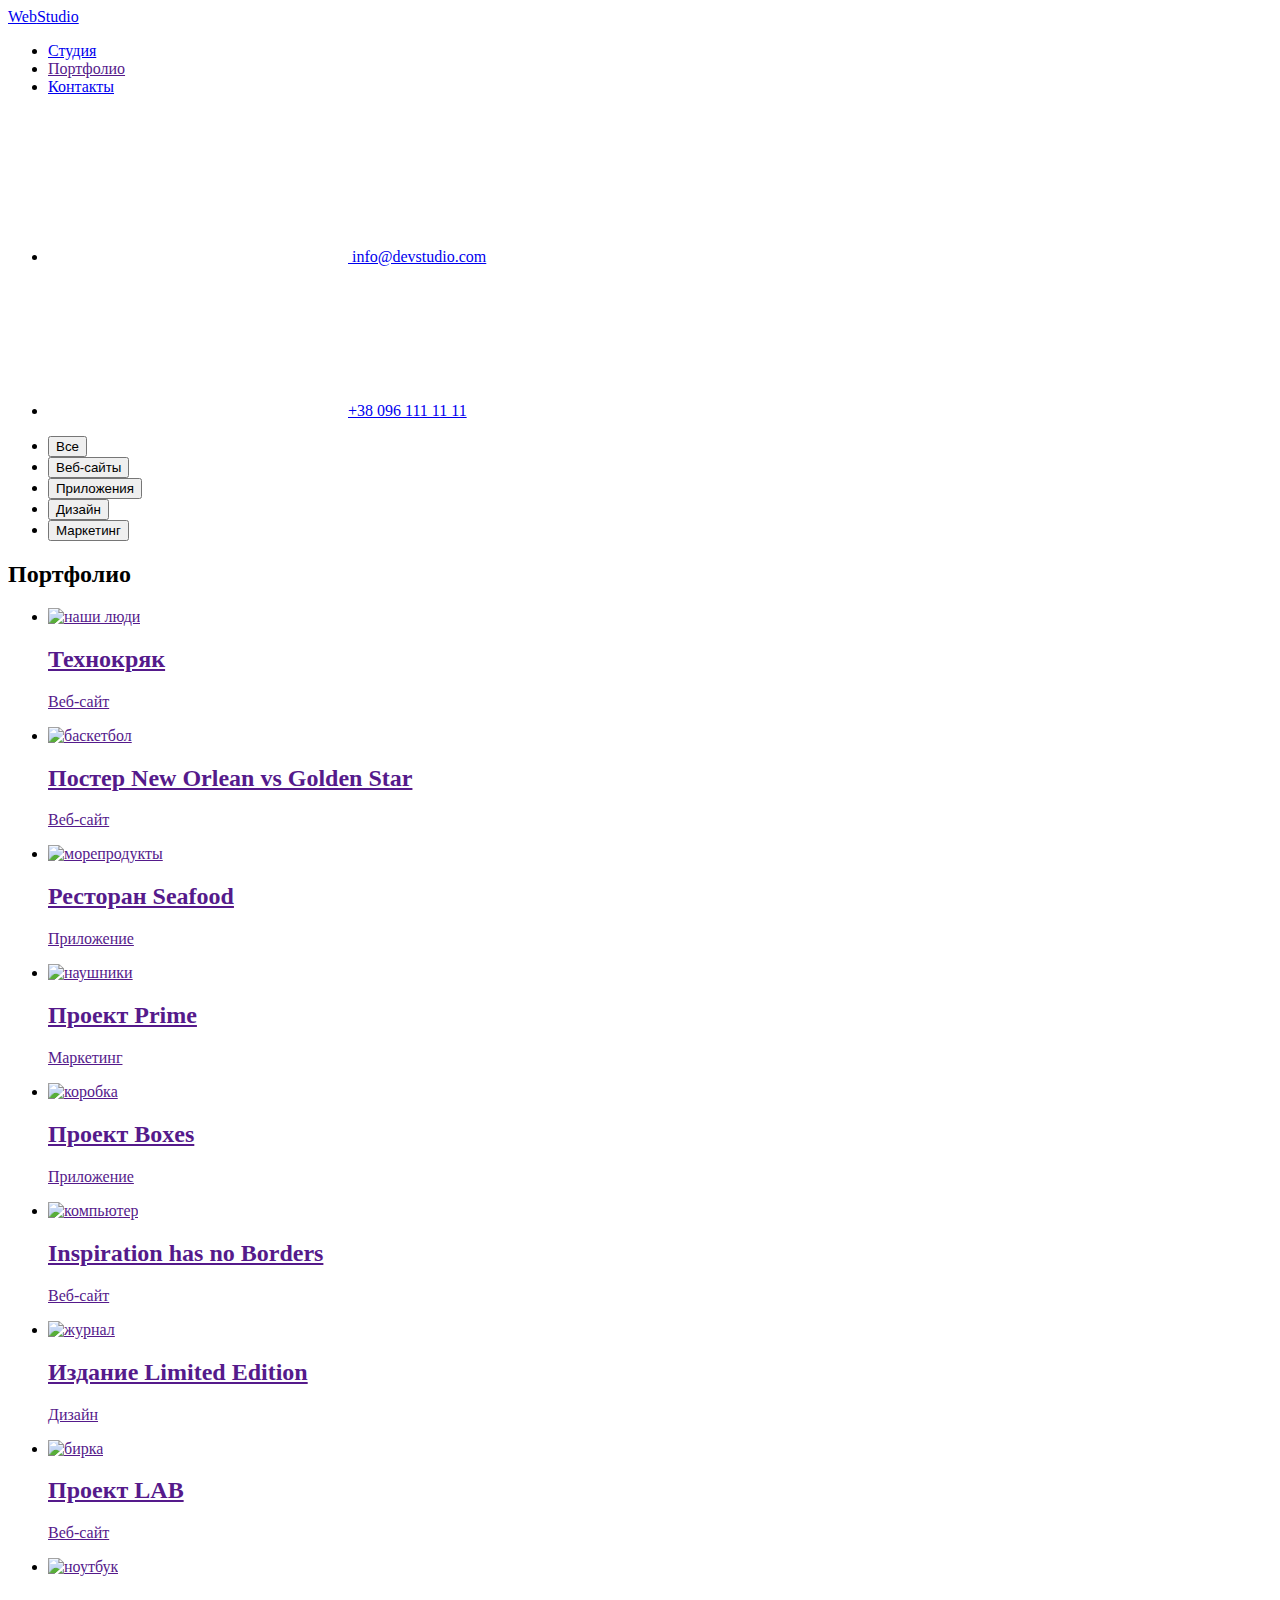
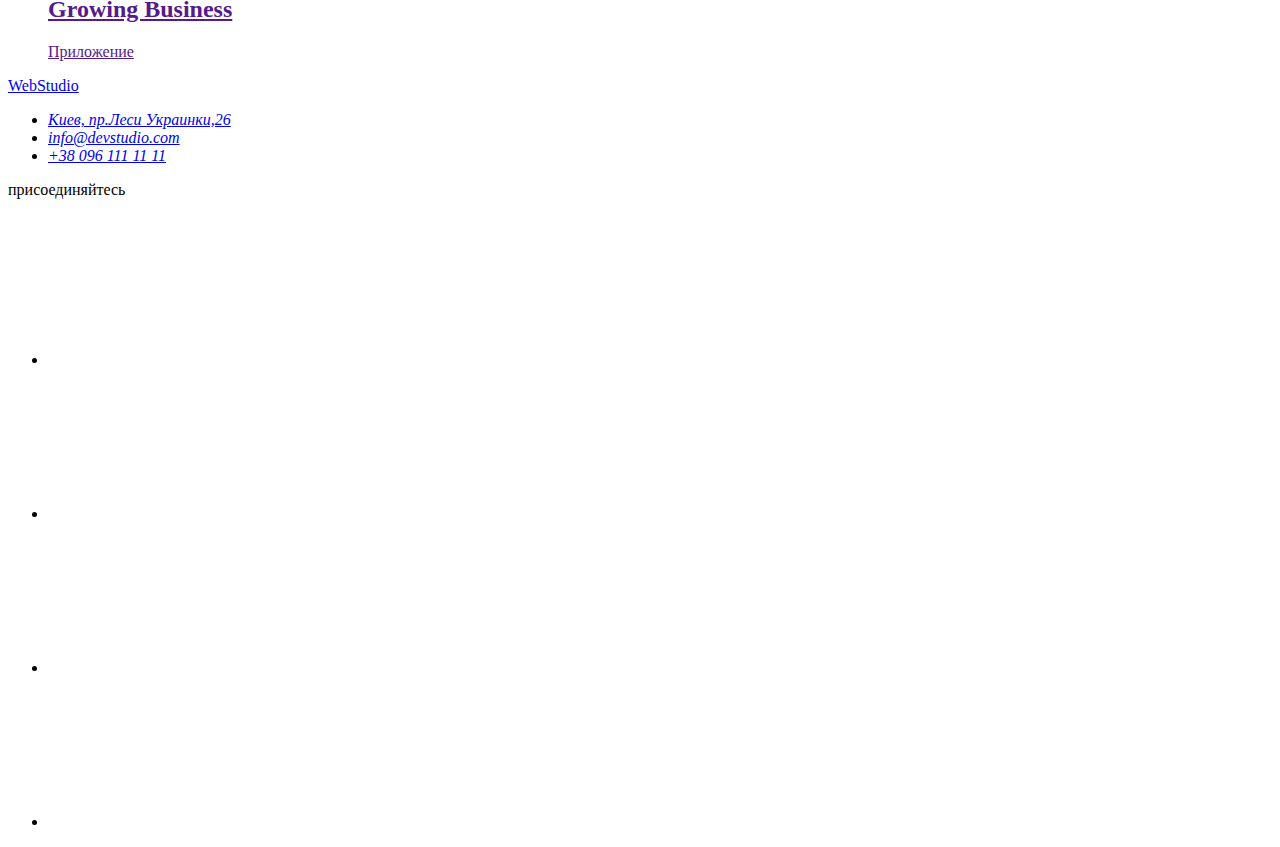
==== portfolio.html @ f03355c7 "Add files via upload" ====
<!DOCTYPE html>
<html lang="ru">
<head>
    <meta charset="UTF-8">
    <meta http-equiv="X-UA-Compatible" content="IE=edge">
    <meta name="viewport" content="width=device-width, initial-scale=1.0">
    <link rel="preconnect" href="https://fonts.gstatic.com">
    <link href="https://fonts.googleapis.com/css2?family=Raleway:wght@700&family=Roboto:wght@400;500;700;900&display=swap" rel="stylesheet">
    <link rel="stylesheet" href="https://cdnjs.cloudflare.com/ajax/libs/modern-normalize/1.0.0/modern-normalize.min.css"
        integrity="sha512-ISS7cAi1PEhQ8jnbJpJZMd29NlhNj4AWYyLOSp2CE/CsHxTCu+r+t0D2yoJudVrd0/8fTVPUVDzY5Tvli75u/g=="
        crossorigin="anonymous" />
    <link rel="stylesheet" href="./css/styles.css">
    <title>Рortfolio</title>
    
</head>
<body>

    <!--шапка-->

    <header class="page-header">
      <div class="container">
        <div class="header-flex">
        <nav class="site-nav">
            <a href="./index.html" class="logo"><span class="weblogo">Web</span>Studio</a>
       <ul class="site-list">
        <li class="nav-list-item"><a href="./index.html" class="link">Студия</a></li>
        <li class="nav-list-item"><a href="" class="link current">Портфолио</a></li>
        <li class="nav-list-item"><a href="#" class="link">Контакты</a></li>
       </ul> 
      </nav>
  
      <!--контакты-->
  
      <ul class="site-list-contacts">
        <li class="list-item">
          <a href="mailto:info@devstudio.com" class="contacts"><svg class="icon-envelope">
            <use href="./images/image.svg/sprite.svg#icon-envelope">
            </use>
        </svg>
        info@devstudio.com
    </a>
</li>
        <li class="list-item">
          <a href="tel:+380961111111" class="contacts"><svg class="icon-smartphone">
            <use href="./images/image.svg/sprite.svg#icon-smartphone">
            </use>
        </svg>+38 096 111 11 11</a>
</li>
     </ul>
    </div>
  </div>
        </header>

          <!-- main -->
          <main> 
          <section class="section-portfolio">
        <div class="container">
          
           <h1 hidden>Портфолио</h1> 

           <ul class="intro-options">
               
               <li class="intro-button-list"><button class="intro-button" type="button">Все</button></li>

               <li class="intro-button-list"><button class="intro-button" type="button">Веб-сайты</button></li>

               <li class="intro-button-list"><button class="intro-button" type="button">Приложения</button></li>

               <li class="intro-button-list"><button class="intro-button" type="button">Дизайн</button></li>

               <li class="intro-button-list"><button class="intro-button" type="button">Маркетинг</button></li>
             </ul> 
           

      <!--меню-->
      
          <!--<h2>Портфолио 2</h2>-->
          <h2 class="visually-hidden">Портфолио</h2>

        <ul class="portfolio-list"> 
            <li class="portfolio-list-item">

        <a href="" class="portfolio-link"><img src="./images/img-our-people-1.jpg" alt="наши люди" width="370" height="294">
        
                <div class="portfolio-card">
            <h2 class="portfolio-title">Технокряк</h2>
            <p class="portfolio-explanation text">Веб-сайт</p>
        </div>
        </a>
           </li>
       
          <li class="portfolio-list-item">

          <a href="" class="portfolio-link"><img src="./images/img-basketball-2.jpg" alt="баскетбол" width="370" height="294">
        <div class="portfolio-card">
          <h2 class="portfolio-title">Постер New Orlean vs Golden Star</h2> 
          <p class="portfolio-explanation text">Веб-сайт</p>
        </div>
      </a> 
          </li>
  
          <li class="portfolio-list-item">

          <a href="" class="portfolio-link"><img src="./images/img-seafood-3.jpg" alt="морепродукты" width="370" height="294"> 
              <div class="portfolio-card">
         <h2 class="portfolio-title">Ресторан Seafood</h2> 
         <p class="portfolio-explanation text">Приложение</p>
        </div>
      </a>
         </li>

 
       <li class="portfolio-list-item">

        <a href="" class="portfolio-link"><img src="./images/img-airphones-4.jpg" alt="наушники" width="370" height="294">
      <div class="portfolio-card">
       <h2 class="portfolio-title">Проект Prime</h2>
       <p class="portfolio-explanation text">Маркетинг</p>
      </div>
    </a>
       </li>


     <li class="portfolio-list-item">
      <a href="" class="portfolio-link"><img src="./images/img-boxes-5.jpg" alt="коробка" width="370" height="294">
    
        <div class="portfolio-card">
       <h2 class="portfolio-title">Проект Boxes</h2>
       <p class="portfolio-explanation text">Приложение</p>
      </div>
    </a>
    </li>


     <li class="portfolio-list-item">

      <a href="" class="portfolio-link"><img src="./images/img-comp-6.jpg" alt="компьютер" width="370" height="294">
    <div class="portfolio-card">
       <h2 class="portfolio-title">Inspiration has no Borders</h2>
       <p class="portfolio-explanation text">Веб-сайт</p>
      </div>
    </a>
      </li>

    <li class="portfolio-list-item">
      <a href=""><img src="./images/img-magazine-7.jpg" alt="журнал" width="370" height="294">
           <div class="portfolio-card">
    <h2 class="portfolio-title">Издание Limited Edition</h2>
    <p class="portfolio-explanation text">Дизайн</p>
  </div>
</a>
    </li>

  <li class="portfolio-list-item">
    <a href=""><img src="./images/img-name-8.jpg" alt="бирка" width="370" height="294">
      <div class="portfolio-card">
    <h2 class="portfolio-title">Проект LAB</h2>
    <p class="portfolio-explanation text">Веб-сайт</p>
</div>
</a>
  </li>

<li class="portfolio-list-item">
  <a href="" class="portfolio-link"><img src="./images/img-laptop-9.jpg" alt="ноутбук" width="370" height="294">
<div class="portfolio-card">
<h2 class="portfolio-title">Growing Business</h2>
<p class="portfolio-explanation text">Приложение</p>
</div>
</a>
</li>
</ul>
</div>
</section>
</main>
 <!--контакты-->

 <footer class="footer">
  <div class="container">
     <div class="footer-container">
      <div>
         <a href="./index.html" class="logo-footer"><span class="weblogo-footer">Web</span>Studio</a>
    <address class="adress">
    <ul class="adress-list">
        <li class="adress-list-item">
            <a class="link-adress" href="https://goo.gl/maps/pRNmyosQi3SvcgHM6" target="_blank" rel="noopener noreferrer">Киев, пр.Леси Украинки,26</a> 
        <li class="adress-list-item">
            <a href="mailto:info@devstudio.com" class="contacts-info">info@devstudio.com</a>  
        </li>  
        <li class="adress-list-item">
            <a href="tel:+380961111111" class="contacts-info">+38 096 111 11 11</a>  
        </li>  
     </ul>
    </address>
  </div>
  
  <div class="social-section">
    <p class="social-title">присоединяйтесь</p>
    <ul class="social-footer-list">
        <li class="icon-item-footer"><a href="https://www.instagram.com/" target="_blank"
                rel="noreferrer noopener" class="footer-link-social"><svg class="icon-footer">
                    <use href="./images/image.svg/sprite.svg#icon-instagram">
                    </use>
                </svg>
            </a>
        </li>

        <li class="icon-item-footer"><a href="https://twitter.com/" target="_blank"
                rel="noreferrer noopener" class="footer-link-social"><svg class="icon-footer">
                    <use href="./images/image.svg/sprite.svg#icon-twitter">
                    </use>
                </svg>
              </a>
        </li>

        <li class="icon-item-footer"><a href="https://www.facebook.com/" target="_blank"
                rel="noreferrer noopener" class="footer-link-social"><svg class="icon-footer">
                    <use href="./images/image.svg/sprite.svg#icon-facebook">
                    </use>
                </svg>
              </a>
        </li>

        <li class="icon-item-footer"><a href="https://www.linkedin.com/" target="_blank"
                rel="noreferrer noopener" class="footer-link-social"><svg class="icon-footer">
                    <use href="./images/image.svg/sprite.svg#icon-linkedin">
                    </use>
                </svg>
              </a>
        </li>
    </ul>
</div>
</div>
  </div>
</footer>
          
    
</body>
</html>
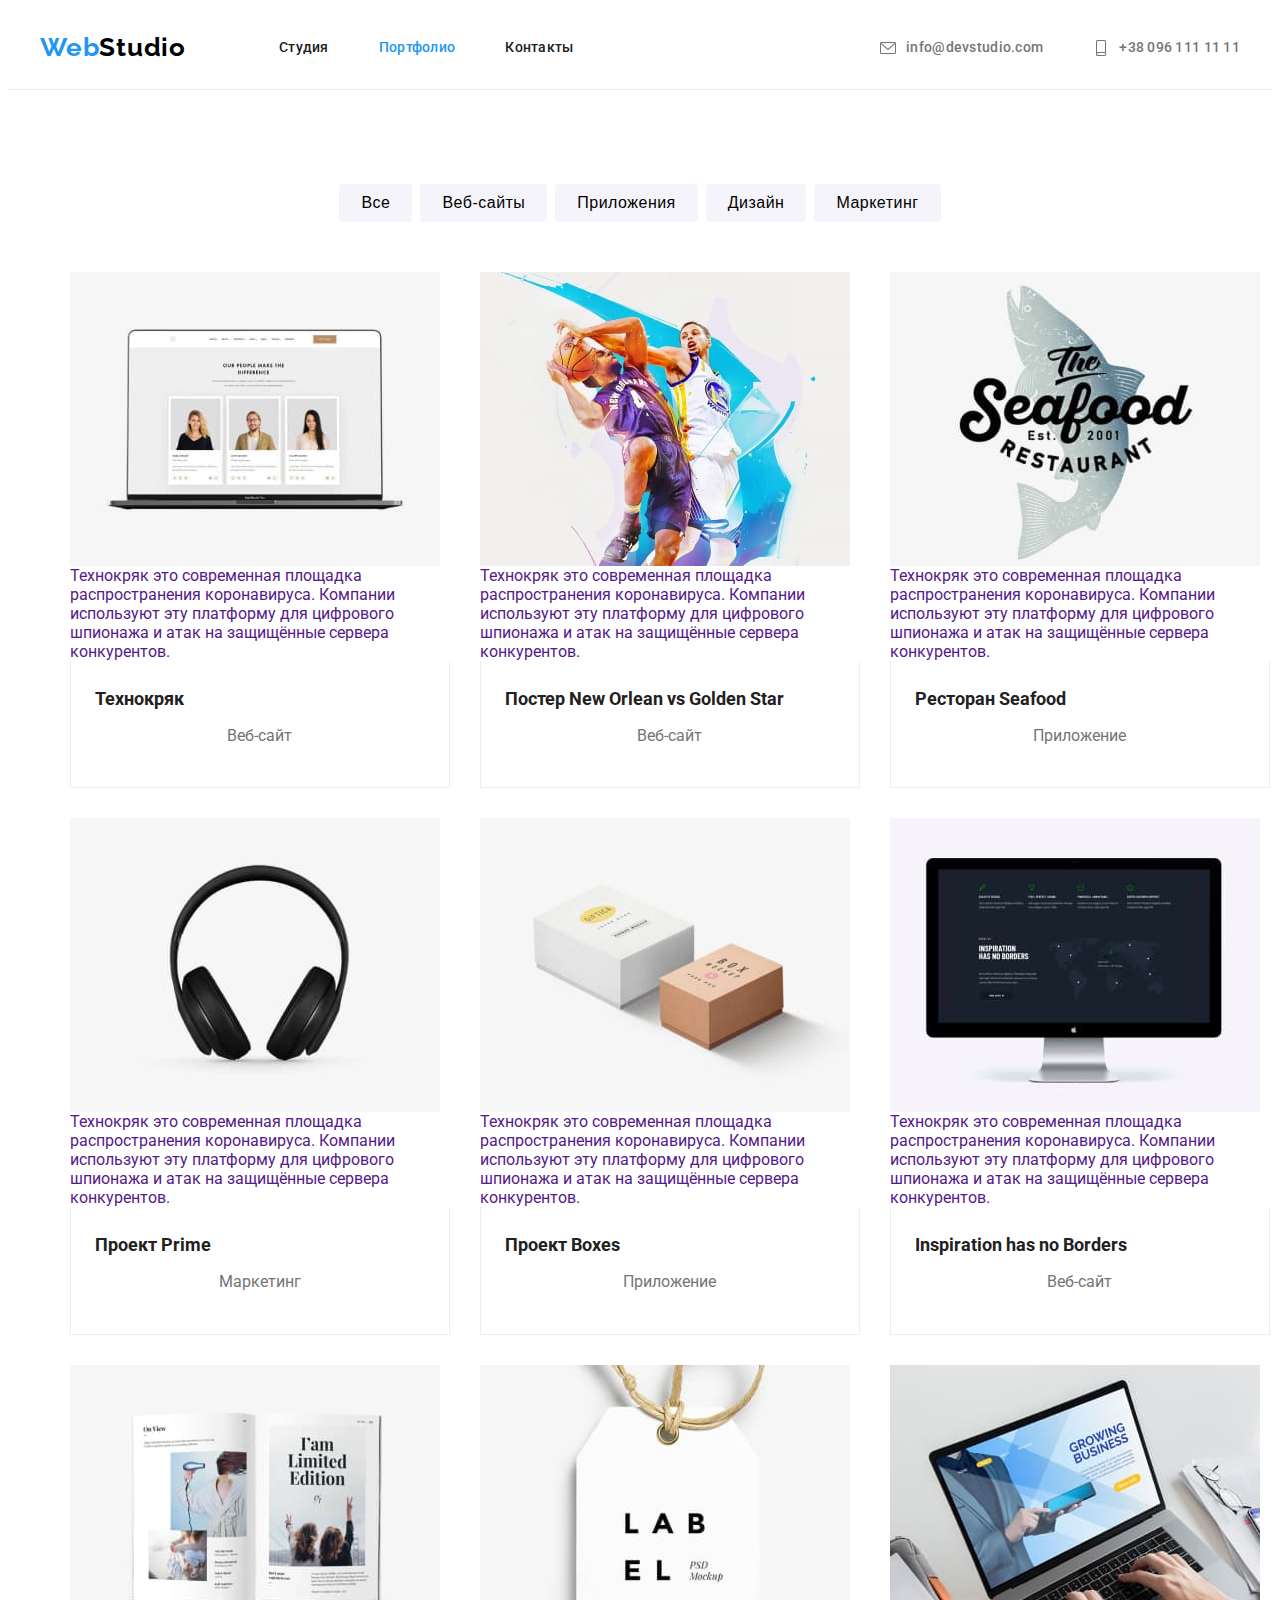
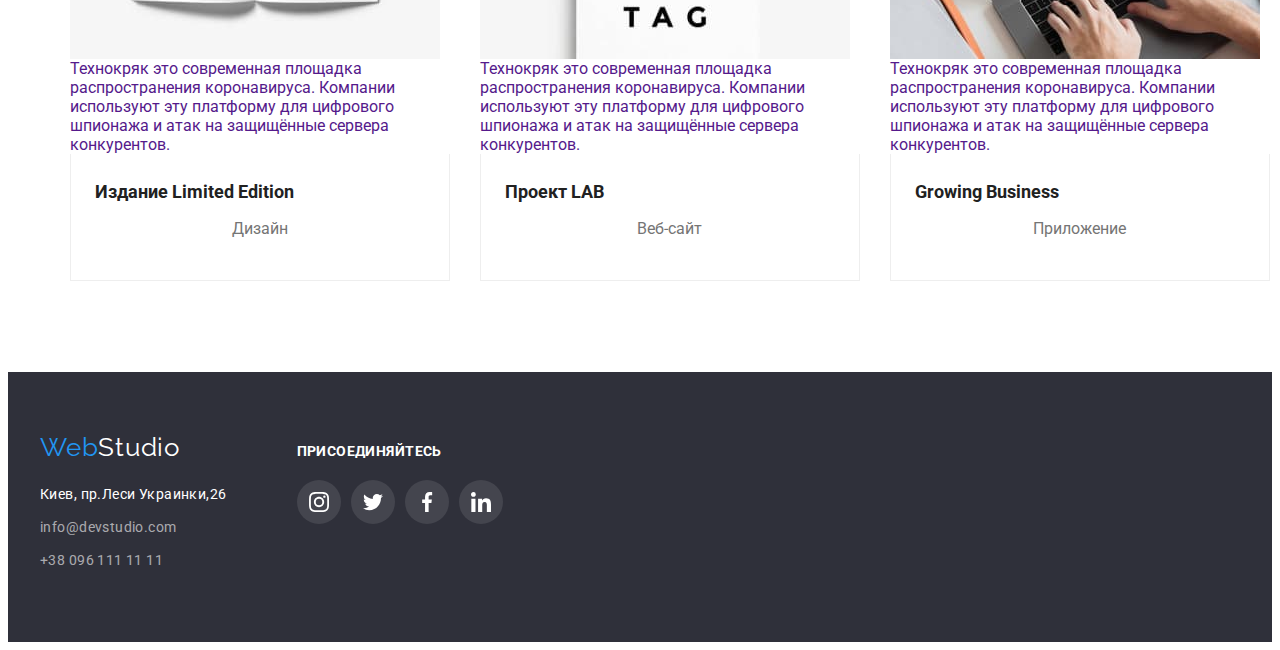
==== commit 1557b989: "добавляет файлы в проект" ====
--- a/portfolio.html
+++ b/portfolio.html
@@ -80,7 +80,13 @@
         <ul class="portfolio-list"> 
             <li class="portfolio-list-item">
 
-        <a href="" class="portfolio-link"><img src="./images/img-our-people-1.jpg" alt="наши люди" width="370" height="294">
+        <a href="" class="portfolio-link">
+          <div class="img-section"><img src="./images/img-our-people-1.jpg" width="370" height="294"
+            alt="Веб-сайт">
+        <p class="portfolio-description">Технокряк это современная площадка распространения
+            коронавируса. Компании используют эту платформу для цифрового
+            шпионажа и атак на защищённые сервера конкурентов.</p>
+    </div>
         
                 <div class="portfolio-card">
             <h2 class="portfolio-title">Технокряк</h2>
@@ -91,7 +97,13 @@
        
           <li class="portfolio-list-item">
 
-          <a href="" class="portfolio-link"><img src="./images/img-basketball-2.jpg" alt="баскетбол" width="370" height="294">
+          <a href="" class="portfolio-link">
+            <div class="img-section">
+              <img src="./images/img-basketball-2.jpg" width="370" height="294" alt="Дизайн">
+              <p class="portfolio-description">Технокряк это современная площадка распространения
+                  коронавируса. Компании используют эту платформу для цифрового
+                  шпионажа и атак на защищённые сервера конкурентов.</p>
+          </div>
         <div class="portfolio-card">
           <h2 class="portfolio-title">Постер New Orlean vs Golden Star</h2> 
           <p class="portfolio-explanation text">Веб-сайт</p>
@@ -101,7 +113,14 @@
   
           <li class="portfolio-list-item">
 
-          <a href="" class="portfolio-link"><img src="./images/img-seafood-3.jpg" alt="морепродукты" width="370" height="294"> 
+          <a href="" class="portfolio-link">
+            <div class="img-section">
+              <img src="./images/img-seafood-3.jpg" width="370" height="294" alt="Дизайн">
+              <p class="portfolio-description">Технокряк это современная площадка распространения
+                  коронавируса. Компании используют эту платформу для цифрового
+                  шпионажа и атак на защищённые сервера конкурентов.</p>
+          </div>
+             
               <div class="portfolio-card">
          <h2 class="portfolio-title">Ресторан Seafood</h2> 
          <p class="portfolio-explanation text">Приложение</p>
@@ -112,21 +131,34 @@
  
        <li class="portfolio-list-item">
 
-        <a href="" class="portfolio-link"><img src="./images/img-airphones-4.jpg" alt="наушники" width="370" height="294">
+        <a href="" class="portfolio-link">
+          <div class="img-section">
+            <img src="./images/img-airphones-4.jpg" width="370" height="294" alt="Дизайн">
+            <p class="portfolio-description">Технокряк это современная площадка распространения
+                коронавируса. Компании используют эту платформу для цифрового
+                шпионажа и атак на защищённые сервера конкурентов.</p>
+        </div>
+          
       <div class="portfolio-card">
-       <h2 class="portfolio-title">Проект Prime</h2>
-       <p class="portfolio-explanation text">Маркетинг</p>
+            <h2 class="portfolio-title">Проект Prime</h2>
+            <p class="portfolio-explanation text">Маркетинг</p>
       </div>
     </a>
        </li>
 
 
      <li class="portfolio-list-item">
-      <a href="" class="portfolio-link"><img src="./images/img-boxes-5.jpg" alt="коробка" width="370" height="294">
-    
-        <div class="portfolio-card">
-       <h2 class="portfolio-title">Проект Boxes</h2>
-       <p class="portfolio-explanation text">Приложение</p>
+      <a href="" class="portfolio-link">
+        <div class="img-section">
+          <img src="./images/img-boxes-5.jpg" width="370" height="294" alt="Дизайн">
+          <p class="portfolio-description">Технокряк это современная площадка распространения
+              коронавируса. Компании используют эту платформу для цифрового
+              шпионажа и атак на защищённые сервера конкурентов.</p>
+      </div>
+        
+      <div class="portfolio-card">
+            <h2 class="portfolio-title">Проект Boxes</h2>
+            <p class="portfolio-explanation text">Приложение</p>
       </div>
     </a>
     </li>
@@ -134,7 +166,14 @@
 
      <li class="portfolio-list-item">
 
-      <a href="" class="portfolio-link"><img src="./images/img-comp-6.jpg" alt="компьютер" width="370" height="294">
+      <a href="" class="portfolio-link">
+        <div class="img-section">
+          <img src="./images/img-comp-6.jpg" width="370" height="294" alt="Дизайн">
+          <p class="portfolio-description">Технокряк это современная площадка распространения
+              коронавируса. Компании используют эту платформу для цифрового
+              шпионажа и атак на защищённые сервера конкурентов.</p>
+      </div>
+        
     <div class="portfolio-card">
        <h2 class="portfolio-title">Inspiration has no Borders</h2>
        <p class="portfolio-explanation text">Веб-сайт</p>
@@ -143,7 +182,14 @@
       </li>
 
     <li class="portfolio-list-item">
-      <a href=""><img src="./images/img-magazine-7.jpg" alt="журнал" width="370" height="294">
+      <a href="" class="portfolio-link">
+        <div class="img-section">
+          <img src="./images/img-magazine-7.jpg" width="370" height="294" alt="Дизайн">
+          <p class="portfolio-description">Технокряк это современная площадка распространения
+              коронавируса. Компании используют эту платформу для цифрового
+              шпионажа и атак на защищённые сервера конкурентов.</p>
+      </div>
+        
            <div class="portfolio-card">
     <h2 class="portfolio-title">Издание Limited Edition</h2>
     <p class="portfolio-explanation text">Дизайн</p>
@@ -152,7 +198,14 @@
     </li>
 
   <li class="portfolio-list-item">
-    <a href=""><img src="./images/img-name-8.jpg" alt="бирка" width="370" height="294">
+    <a href="" class="portfolio-link">
+      <div class="img-section">
+        <img src="./images/img-name-8.jpg" width="370" height="294" alt="Дизайн">
+        <p class="portfolio-description">Технокряк это современная площадка распространения
+            коронавируса. Компании используют эту платформу для цифрового
+            шпионажа и атак на защищённые сервера конкурентов.</p>
+    </div>
+      
       <div class="portfolio-card">
     <h2 class="portfolio-title">Проект LAB</h2>
     <p class="portfolio-explanation text">Веб-сайт</p>
@@ -161,7 +214,14 @@
   </li>
 
 <li class="portfolio-list-item">
-  <a href="" class="portfolio-link"><img src="./images/img-laptop-9.jpg" alt="ноутбук" width="370" height="294">
+  <a href="" class="portfolio-link">
+    <div class="img-section">
+      <img src="./images/img-laptop-9.jpg" width="370" height="294" alt="Дизайн">
+      <p class="portfolio-description">Технокряк это современная площадка распространения
+          коронавируса. Компании используют эту платформу для цифрового
+          шпионажа и атак на защищённые сервера конкурентов.</p>
+  </div>
+    
 <div class="portfolio-card">
 <h2 class="portfolio-title">Growing Business</h2>
 <p class="portfolio-explanation text">Приложение</p>
--- a/css/styles.css
+++ b/css/styles.css
@@ -0,0 +1,791 @@
+
+:root{
+    --main-text-color:#757575; 
+    --background-button-hero:#2196F3;
+    --primary-white-color:#FFFFFF;
+    --logo-black-color:#000000;
+    --logo-blue-color:#2196F3;
+    --title-black-color:#212121;
+    --accent-text-color:#2196F3;
+    --banner-color-background:#2F303A;
+    --background-filters-color:#F5F4FA;
+    --color-rgb-footer:rgba(255, 255, 255, 0.6);
+    --backgroud-card-border:#EEEEEE;
+    --icon-social-color:#AFB1B8;
+    --color-box-shadow: 0px 4px 4px rgba(0, 0, 0, 0.15);
+    --color-header-bottom:#ECECEC;
+}
+
+body{
+    font-family: Roboto, sans-serif ;
+  }
+
+  h1, h2, h3, h4, h5, h6, p{
+      margin-top: 0;
+      margin-bottom: 0;
+  }
+
+ul, ol{
+    margin-top: 0;
+    margin-bottom: 0;
+    padding-left: 0;
+    list-style: none;
+}
+ img{
+     display: block;
+     max-width: 100%;
+     height: auto;
+ }
+
+ a{
+     text-decoration: none;
+ }
+ 
+
+
+ /* ====== VISUALLY HIDDEN ====== */
+
+ .visually-hidden{
+     position: absolute;
+     width: 1px;
+     height: 1px;
+     margin: -1px;
+     border: 0;
+     padding: 0;
+     white-space:nowrap;
+     clip-path: inset(100%); 
+     clip: rect(0 0 0 0);
+     overflow: hidden;
+ }
+
+ /* ====== ALL SECTION ====== */
+.feautures-flex,
+.feautures-list,
+.work-list,
+.header-flex,
+.portfolio-list{
+    display: flex;
+    align-items: center;
+}
+
+
+ /* ====== HEADER ====== */
+
+ .page-header{
+    border-bottom: 1px solid var(--color-header-bottom);
+}
+
+.container{
+    width: 1200px;
+    padding-left: 15px;
+    padding-right: 15px;
+    margin: 0 auto;
+}
+
+ .site-nav{
+     display: flex;
+ }
+
+.site-list{
+    display: flex;
+    align-items: center;
+    margin-left: 93px;
+}
+
+.nav-list-item{
+    margin-right: 50px;
+}
+
+.nav-list-item:last-child{
+   margin-right: 0;
+  }
+  
+
+.logo {
+display: flex;
+align-items: center;
+text-decoration: none;   
+font-family: Raleway;
+font-weight: bold;
+font-size: 26px;
+line-height: 1.19;
+letter-spacing: 0.03em;
+color: var(--logo-black-color);
+padding-top: 24px;
+padding-bottom: 26px;
+
+}
+
+.weblogo {
+   color: var(--logo-blue-color);
+   font-size: 26px;
+   line-height: 1.19;
+   
+}
+
+.nav-list-item .link.current{
+   color: var(--accent-text-color)
+   
+}
+
+.site-list-contacts{
+   display: flex;
+   align-items: center;
+   margin-left: auto;
+}
+
+.icon-smartphone,
+.icon-envelope{
+     width: 16px;
+     height: 16px;
+    margin-right: 10px;
+    fill: currentColor;
+}
+
+
+.nav-list-item .link,
+.list-item .contacts{
+
+   display: flex;
+   align-items: center;
+   color: var(--title-black-color);
+   position: relative;
+   font-weight: 500;
+   font-size: 14px;
+   line-height: 1.14;
+   letter-spacing: 0.02em;
+   text-decoration: none;
+   padding-top: 32px;
+   padding-bottom: 32px;
+}
+
+.nav-list-item .link:hover,
+.nav-list-item .link:focus{
+   color: var(--accent-text-color);
+  
+}
+
+.nav-list-item .link.current{
+   color: var(--accent-text-color);
+}
+
+.list-item .contacts{
+    display: flex;
+    justify-content: center;
+    align-items: center;
+   color:var(--main-text-color);
+   text-decoration: none;
+}
+
+
+.list-item{
+   display: flex;
+   align-items: center;
+   margin-left: auto;
+}
+
+.site-list-contacts .list-item{
+   margin-right: 50px;
+} 
+
+.list-item:last-child{
+   margin-right: 0;
+}
+
+
+.list-item .contacts:hover,
+.list-item .contacts:focus,
+.icon-envelope:hover,
+.icon-smartphone:hover,
+.icon-envelope:focus,
+.icon-smartphone:focus{ 
+    color: var(--accent-text-color); 
+    fill: var(--accent-text-color);
+    
+}
+
+
+
+ /* ====== SECTION ORDER====== */
+
+.hero {
+    background: var(--banner-color-background);
+    text-align:center;
+    height:600px;
+    padding-top:200px;
+    padding-bottom: 200px;
+    box-sizing: border-box;
+    background-image: linear-gradient(rgba(47, 48, 58, 0.4),
+     rgba(47, 48, 58, 0.4)), url("../images/hero.jpg");
+    background-repeat: no-repeat;
+    background-size: cover;
+}
+
+.hero h1 {
+    color:var(--primary-white-color);
+    font-family: Roboto;
+    font-style: normal;
+    font-weight: 900;
+    font-size: 44px;
+    line-height: 1.36;
+    letter-spacing: 0.06em;
+    text-transform: uppercase;
+    margin-bottom: 30px;
+    margin-top: 0;
+
+}
+
+
+
+.hero-button{
+    min-width: 200px;
+    height: 50px;
+    font-size: 16px;
+    line-height: 1.88;
+    text-decoration: none;
+    cursor: pointer;
+    font-weight: bold;
+    border: none;
+    background: var(--background-button-hero);
+    color: var(--primary-white-color);
+    padding: 10px 32px;
+    border-radius: 4px;
+    text-align: center;
+    letter-spacing: 00.06em;
+}
+
+.hero-button:hover,
+.hero-button:focus{
+    background-color: var(--background-button-hero);
+    box-shadow:var(--color-box-shadow);
+    background: rgb(33, 150, 243, 0.8);
+    box-shadow: 0px 4px 4px rgba(0, 0, 0, 0.15);
+    border-radius: 4px;
+}
+
+/* ======PORTFOLIO MAIN SECTION 1====== */
+
+.intro-button{
+    min-width: 73px;
+    text-decoration: none;
+    height: 38px;
+    cursor: pointer;
+    font-weight: 500;
+    font-size: 16px;
+    line-height: 1.62;
+    color: var(--logo-black-color);
+    border: none;
+    padding: 6px 22px;
+    background: var(--background-filters-color);
+    border-radius: 4px;
+    list-style:none ;
+    letter-spacing: 0.03em;
+    border: none;
+
+}
+
+
+.intro-button-list:not(:last-child){
+    margin-right: 8px;
+}
+
+
+ 
+.intro-options{
+    display: flex;
+    justify-content: center;
+    margin-top: 0;
+    margin-bottom: 50px;
+}
+
+.intro-button:hover,
+.intro-button:focus{
+    background-color: var(--background-button-hero);
+    box-shadow:var(--color-box-shadow);
+    color:var(--primary-white-color);
+    background: var(--accent-text-color);
+/* shadow-middle */
+    box-shadow: 0px 3px 1px rgba(0, 0, 0, 0.1), 0px 1px 2px rgba(0, 0, 0, 0.08), 0px 2px 2px rgba(0, 0, 0, 0.12);
+
+}
+
+/* ======SECTION Feautures====== */
+
+.section-features{
+    padding-top: 94px;
+    padding-bottom: 94px;
+    font-size: 36px;
+    line-height: 1.16;
+    background-color: var(--primary-white-color);
+    
+    }
+
+    .features-list{
+        display: flex;
+        padding-bottom: 0;
+        margin-top: 0;
+        margin-left: 0;
+    }
+    
+    .features-item{
+        width: 270px;
+        width: calc((100% - 120px) / 4);
+        margin-top: 30px;
+        margin-left: 30px;
+        
+    }
+    
+    .features-list.title{
+        color: var(--title-black-color);
+        font-weight: 700;
+        font-size: 14px;
+        line-height: 1.14;
+        letter-spacing: 0.03em;
+        text-transform: uppercase;
+        margin-top: 0;
+        margin-bottom: 10px;
+    
+    }
+    
+    .features-list.text{
+        color: var(--main-text-color);
+        font-weight: 400;
+        font-size: 14px;
+        line-height: 1.71;
+        
+    }  
+    
+    .icon-features{
+        display: flex;
+        justify-content: center;
+        align-items:center;
+        width: 270px;
+        height: 120px;
+        background: #F5F4FA;
+        border-radius: 4px;
+        margin-bottom: 30px;
+    }
+
+    .icon{
+        width: 70px;
+        height: 70px;
+    }
+
+/* ====== SECTION COMMAND====== */
+
+.section-work{
+    padding-bottom: 94px;
+    
+}
+ 
+.work-item:nth-child(-n + 2){
+    margin-left: 0;
+    margin-right: 30px;
+ }
+
+.section-work, .section-title{
+    margin-top: 0;
+    margin-bottom: 50px;
+    padding-top: 0;
+    color: var(--title-black-color);
+    font-size: 36px;
+    line-height: 1.16;
+    text-align: center;
+}
+
+
+.work-item{
+    width: 370px;
+    
+}
+
+.work-description{
+    display: flex;
+    align-items: center;
+    justify-content: center;
+    position: absolute;
+    bottom: 0;
+    width: 100%;
+    height: 70px;
+    margin:0;
+    background: rgba(47, 48, 58, 0.8);
+
+}
+
+.work-description-title{
+    font-size: 14px;
+    line-height: 1.14;
+    text-align: center;
+    letter-spacing: 0.03em;
+    text-transform: uppercase;
+    color: var(--primary-white-color);
+
+}
+
+
+/* ====== SECTION COMMAND====== */
+
+.section-command{
+     min-width: 1200px;
+     display: flex;
+     align-items: center;
+     padding-bottom: 94px; 
+     padding-top: 94px;  
+     background-color: var(--background-filters-color);
+     
+}
+.section-title{
+    font-weight: 700;
+    margin-bottom: 50px;
+    font-style: normal;
+    font-weight: bold;
+    font-size: 36px;
+    line-height: 1.17;
+    text-align: center;
+    letter-spacing: 0.03em;
+    color: var(--title-black-color);
+}
+
+.command-list{
+    display: flex;
+    align-items: center;
+    margin-left: 0;
+    margin-top: -30px;
+}
+
+.command-list-item{
+    flex-basis: calc((100% - 120px) / 4);
+    margin-top: 30px;
+    margin-left: 30px;
+    background-color: var(--primary-white-color);
+    box-shadow: 0px 1px 3px rgba(0, 0, 0, 0.12), 0px 1px 1px rgba(0, 0, 0, 0.14), 0px 2px 1px rgba(0, 0, 0, 0.2);
+    border-radius: 0px 0px 4px 4px;
+ }
+
+.item-card{
+    padding: 30px;
+    
+}
+
+.title{
+    margin-bottom: 10px;
+    color: var(--title-black-color);
+    font-weight: 500;
+    font-size: 16px;
+    line-height: 1.18;
+    text-align: center;
+ }
+
+.text{
+    margin-bottom: 16px;
+    color: var(--main-text-color);
+    font-weight: 400;
+    font-size: 16px;
+    line-height: 1.18;
+    text-align: center;
+   
+}
+
+.flex-social{
+    display: flex;
+    justify-content: space-between;
+
+}
+
+.icon-link-command{
+    display: flex;
+    justify-content: center;
+    align-items:center; 
+    border-radius: 50%;
+    width: 44px;
+    height: 44px;
+    color: var(--icon-social-color);
+}
+
+.icon-item-command:last-child{
+    margin-right: 0;
+}
+
+.icon-command{
+    display: flex;
+    align-items:center;
+    width: 20px;
+    height: 20px;
+    fill: currentColor;
+}
+
+.icon-link-command:hover,
+.icon-link-command:focus{
+    background-color: var(--logo-blue-color);
+}
+
+.icon-link-command:hover .icon-command,
+.icon-link-command:focus .icon-command{
+    fill: var(--primary-white-color);
+}
+
+
+
+/* ===== 2= SECTION PORTFOLIO CARD====== */
+
+
+.section-portfolio{
+    min-width: 1200px;
+    padding-top: 94px;
+    padding-bottom: 91px;
+}
+
+.portfolio-list{
+    list-style: none;
+    display: flex;
+    flex-wrap: wrap;
+    margin-right: -30px;
+    margin-top: -30px;
+}
+
+.portfolio-list-item{
+    flex-basis: calc((100% - 90px) / 3);
+    margin-left: 30px;
+    margin-top: 30px;
+    
+}
+
+.portfolio-card{
+    border-bottom: 1px solid var(--backgroud-card-border);
+    border-right: 1px solid var(--backgroud-card-border);
+    border-left: 1px solid var(--backgroud-card-border);
+    box-sizing: border-box;
+    padding: 20px 24px;
+    
+
+}  
+
+.portfolio-title{
+    color: var(--title-black-color);
+    font-weight: 700;
+    font-size: 18px;
+    line-height: 2;
+    margin-bottom: 4px;
+   
+}
+
+
+.portfolio-explanation.text{
+    color: var(--main-text-color);
+    font-weight: 400;
+    font-size: 16px;
+    line-height: 1.9;
+  
+}
+
+.portfolio-link{
+    display: block;
+    padding-top: 0;
+   
+}
+
+.portfolio-link:hover,
+.portfolio-link:focus{
+    box-shadow: 0px 1px 1px rgba(0, 0, 0, 0.12), 0px 4px 4px rgba(0, 0, 0, 0.06), 1px 4px 6px rgba(0, 0, 0, 0.16);
+}
+
+
+/* ===== CLIENTS====== */
+
+.section-clients{
+    padding-top: 94px;
+    padding-bottom: 109px;
+    
+    }
+    
+    .clients-title{
+    font-size: 36px;
+    line-height: 1.16;
+    text-align: center;
+    letter-spacing: 0.03em;
+    color: var(--title-black-color);
+    margin-bottom: 50px;
+    }
+    
+    .clients-list{
+        display: flex;
+        align-items: center;
+    }  
+    
+    .clients-item{
+        display: flex;
+        margin-right: 30px;
+    
+    } 
+    
+    .clients-item:last-child{
+        margin-right: 0;
+    }
+    
+    .icon-clients-link{
+        display: flex;
+        justify-content: center;
+        align-items: center;
+        width: 170px;
+        height: 92px;
+        border: 1px solid var(--icon-social-color);
+        box-sizing: border-box;
+        border-radius: 4px;
+        
+    }
+    
+    .icon-clients{
+        fill: var(--icon-social-color);
+    
+    }
+    
+    .icon-clients-link:hover,
+    .icon-clients-link:focus{
+        border: 1px solid var(--accent-text-color);
+    }
+    
+    .icon-clients-link:hover .icon-clients,
+    .icon-clients-link:focus .icon-clients{
+        fill: var(--accent-text-color);
+        
+    }
+
+
+/* ===== FOOTER====== */
+
+.address {
+    font-style: normal;
+    
+}
+
+.footer{
+    display: flex;
+    background-color: var(--banner-color-background);
+    padding-bottom: 60px;
+    padding-top: 60px;
+  
+} 
+
+.footer-container{
+    display: flex;
+    align-items: baseline;
+
+}
+.footer-list:last-child{
+    margin-bottom: 0;
+    
+}
+
+.logo-footer {
+    display: block;
+    margin-top: 0;
+    margin-bottom: 20px;
+    color: var(--primary-white-color);
+    font-family: Raleway;
+    font-weight: normal;
+    font-size: 26px;
+    line-height: 1.19;
+    letter-spacing: 0.03em;
+    text-decoration: none;
+    
+}
+
+.weblogo-footer{
+    color:var(--logo-blue-color);
+    
+ } 
+
+ .adress-list-item, .link-adress, .contacts-info {
+    font-family: Roboto;
+    font-style: normal;
+    font-weight: normal;
+    font-size: 14px;
+    line-height: 1.71;
+    letter-spacing: 0.03em;
+    color: var(--primary-white-color);
+    margin-bottom: 9px;
+    margin-top: 0;
+    
+ }
+
+ .link-adress {
+    color: var(--primary-white-color);
+ }
+
+ .contacts-info {
+        color: rgba(255, 255, 255, 0.6);
+   } 
+
+ .footer-list .contacts-info{
+     color: var(--color-rgb-footer);   
+ }
+
+ .contacts-info:hover,
+ .contacts-info:focus{
+     color: var(--accent-text-color)
+
+ } 
+ 
+ .social-section{
+    width: 205px;
+    margin-left: 70px;
+    align-items: baseline;
+  
+}
+
+.social-title{
+    text-transform: uppercase;
+    margin-bottom: 20px;
+    font-weight: 700;
+    font-size: 14px;
+    line-height: 1.14;
+    letter-spacing: 0.03em;
+    color: var(--primary-white-color);
+  
+}
+
+.social-footer-list{
+    display: flex;
+    align-items: center;
+        
+}
+
+.icon-footer{
+    display: flex;
+    align-items:center;
+    width: 20px;
+    height: 20px;
+    fill: currentColor;
+}
+
+.icon-item-footer .icon-footer{
+    fill: var(--primary-white-color);
+}
+
+.footer-link-social:hover,
+.footer-link-social:focus{
+    background-color:var(--logo-blue-color); 
+}
+
+.footer-link-social{
+    display: flex;
+    justify-content: center;
+    align-items:center; 
+    border-radius: 50%;
+    width: 44px;
+    height: 44px;
+    background: rgba(255, 255, 255, 0.1);
+}
+.icon-item-footer{
+    display: flex;
+    align-items: center;
+    margin-right: 10px;
+}
+.icon-item-footer:last-child{
+    margin-right: 0;
+}
+
+
+
+    
+ 